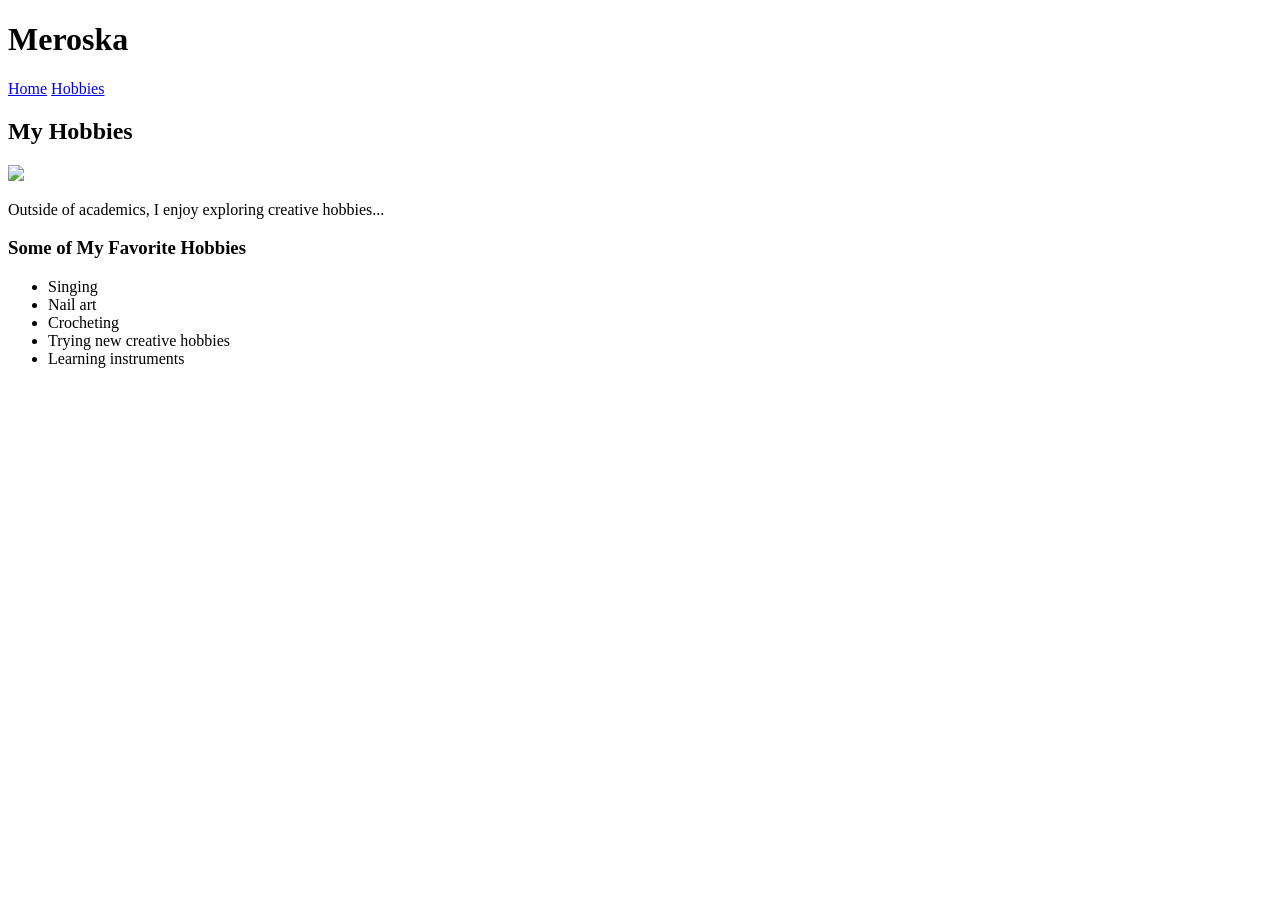
==== hobbies.html @ a88583a1 "Add files via upload" ====
<!DOCTYPE html>
<html>

<head>
<title>My Hobbies</title>
<link rel="stylesheet" href="styles.css">
</head>

<body>

<header>

<h1>Meroska</h1>

<nav>
<a href="index.html">Home</a>
<a href="hobbies.html">Hobbies</a>
</nav>

</header>


<h2>My Hobbies</h2>

<img src="images/singing.jpg" width="300">

<p>
Outside of academics, I enjoy exploring creative hobbies...
</p>


<h3>Some of My Favorite Hobbies</h3>

<ul>
<li>Singing</li>
<li>Nail art</li>
<li>Crocheting</li>
<li>Trying new creative hobbies</li>
<li>Learning instruments</li>
</ul>


</body>
</html>
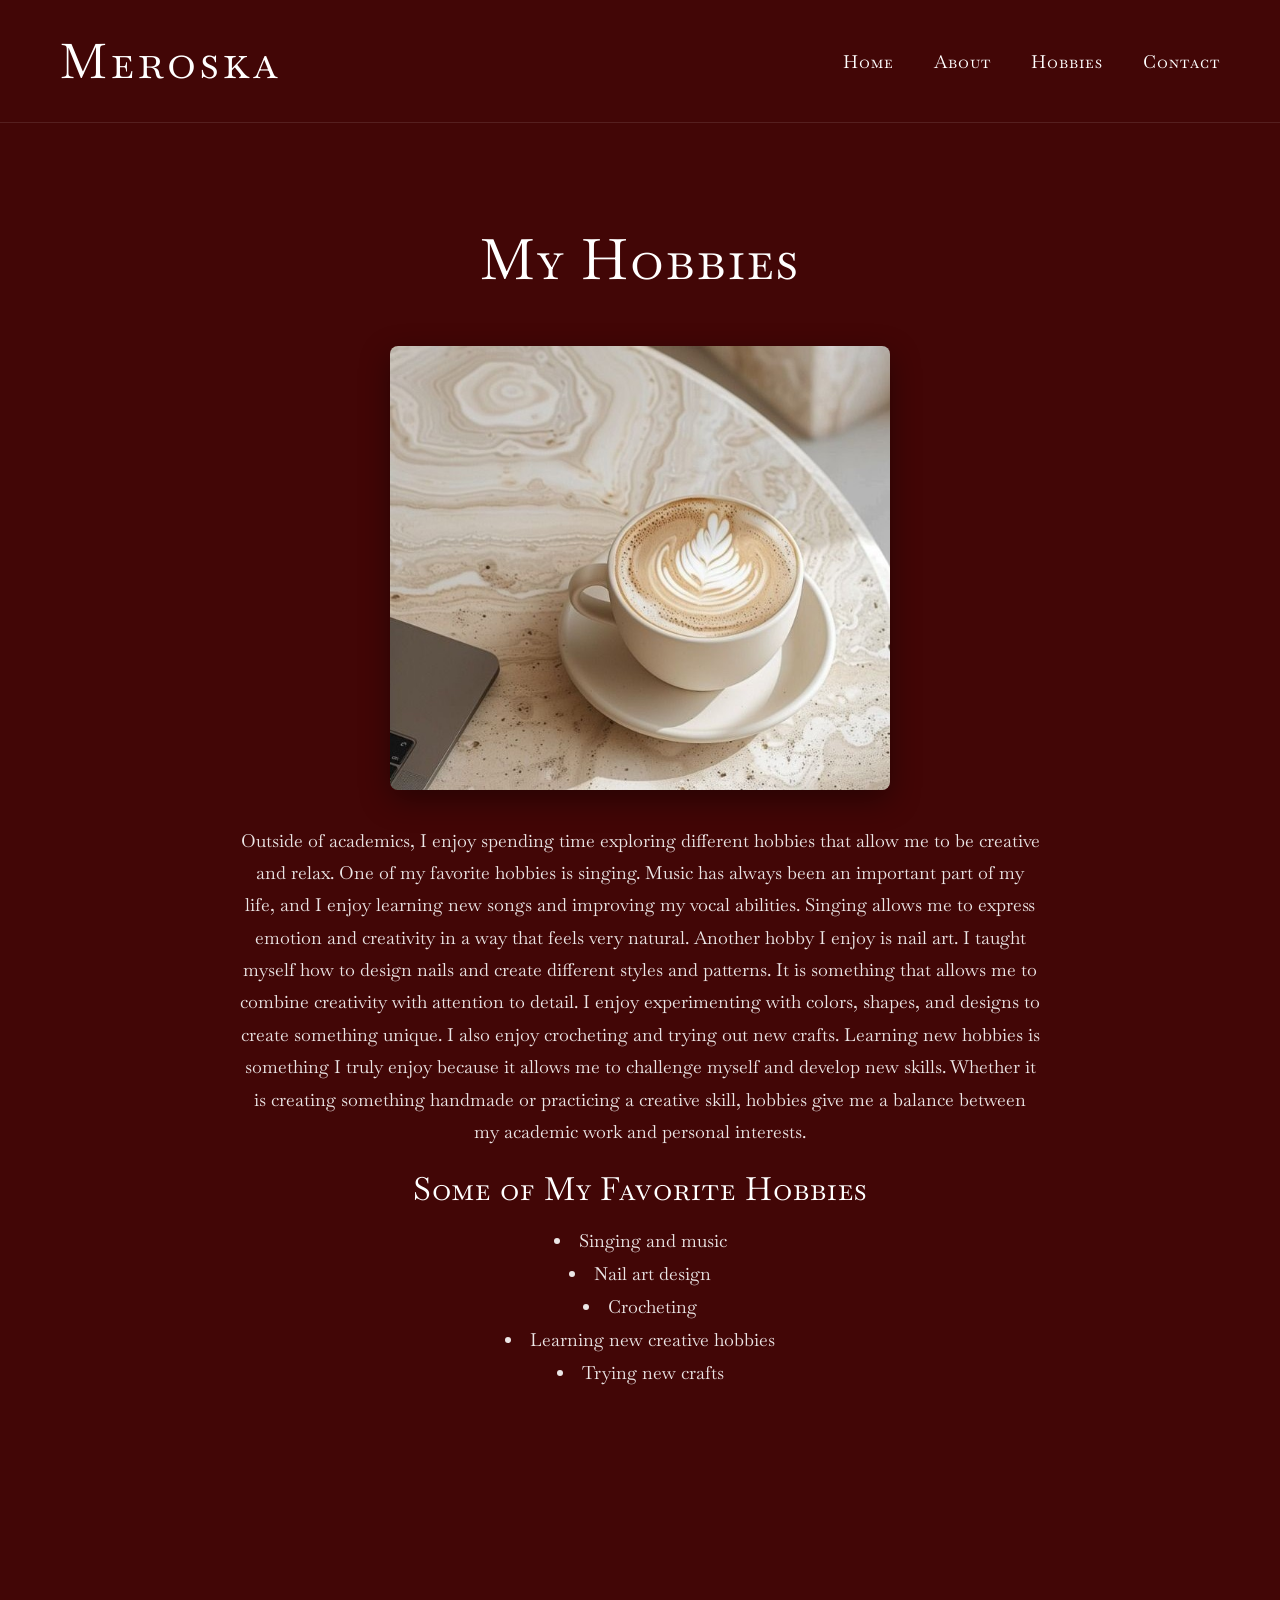
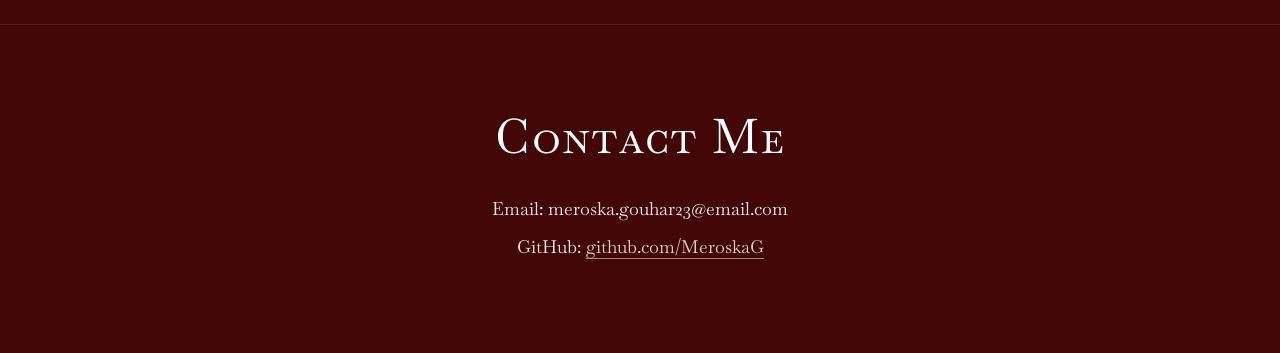
==== commit 4c0cd671: "added more stlying and fixed nav and footer" ====
--- a/hobbies.html
+++ b/hobbies.html
@@ -2,43 +2,71 @@
 <html>
 
 <head>
+
+    
 <title>My Hobbies</title>
-<link rel="stylesheet" href="styles.css">
+
+<link rel="stylesheet" href="style.css">
+
+<link href="https://fonts.googleapis.com/css2?family=Baskervville&family=Baskervville+SC&family=Bonheur+Royale&display=swap" rel="stylesheet">
+
 </head>
 
 <body>
 
 <header>
+    <h1>Meroska</h1>
 
-<h1>Meroska</h1>
+    <nav>
+      <a href="index.html">Home</a>
+      <a href="index.html#about">About</a>
+      <a href="hobbies.html">Hobbies</a>
+      <a href="#contact">Contact</a>
+    </nav>
+  </header>
 
-<nav>
-<a href="index.html">Home</a>
-<a href="hobbies.html">Hobbies</a>
-</nav>
 
-</header>
-
+<section class="hobbies">
 
 <h2>My Hobbies</h2>
 
-<img src="images/singing.jpg" width="300">
+<img src="images/coffee.jpg" class="hobby-img">
 
 <p>
-Outside of academics, I enjoy exploring creative hobbies...
+
+Outside of academics, I enjoy spending time exploring different hobbies that allow me to be creative and relax. One of my favorite hobbies is singing. Music has always been an important part of my life, and I enjoy learning new songs and improving my vocal abilities. Singing allows me to express emotion and creativity in a way that feels very natural.
+
+Another hobby I enjoy is nail art. I taught myself how to design nails and create different styles and patterns. It is something that allows me to combine creativity with attention to detail. I enjoy experimenting with colors, shapes, and designs to create something unique.
+
+I also enjoy crocheting and trying out new crafts. Learning new hobbies is something I truly enjoy because it allows me to challenge myself and develop new skills. Whether it is creating something handmade or practicing a creative skill, hobbies give me a balance between my academic work and personal interests.
+
 </p>
 
 
 <h3>Some of My Favorite Hobbies</h3>
 
 <ul>
-<li>Singing</li>
-<li>Nail art</li>
+
+<li>Singing and music</li>
+<li>Nail art design</li>
 <li>Crocheting</li>
-<li>Trying new creative hobbies</li>
-<li>Learning instruments</li>
+<li>Learning new creative hobbies</li>
+<li>Trying new crafts</li>
+
 </ul>
 
+</section>
+
+<footer id="contact">
+
+<h2>Contact Me</h2>
+
+<p>Email: meroska.gouhar23@email.com</p>
+
+<p>GitHub: <a href="https://github.com/MeroskaG">github.com/MeroskaG</a></p>
+
+</footer>
 
 </body>
+
 </html>
--- a/style.css
+++ b/style.css
@@ -0,0 +1,339 @@
+html {
+  scroll-behavior: smooth;
+}
+
+* {
+  margin: 0;
+  padding: 0;
+  box-sizing: border-box;
+}
+
+body {
+  background-color: #420606;
+  color: white;
+  font-family: "Baskervville", serif;
+  overflow-x: hidden;
+}
+
+/* ========== Header ========== */
+
+header {
+  display: flex;
+  justify-content: space-between;
+  align-items: center;
+  padding: 30px 60px;
+  background-color: #420606;
+  border-bottom: 1px solid rgba(255, 255, 255, 0.1);
+}
+
+header h1 {
+  font-family: "Baskervville SC", serif;
+  font-size: 48px;
+  letter-spacing: 4px;
+  font-weight: normal;
+}
+
+nav {
+  display: flex;
+  gap: 40px;
+}
+
+nav a {
+  font-family: "Baskervville SC", serif;
+  color: white;
+  text-decoration: none;
+  font-size: 18px;
+  letter-spacing: 1px;
+  transition: opacity 0.3s ease;
+}
+
+nav a:hover {
+  opacity: 0.7;
+}
+
+/* ========== Hero Section ========== */
+
+.hero {
+  position: relative;
+  height: 900px;
+  width: 100%;
+  display: flex;
+  align-items: center;
+  justify-content: center;
+  overflow: hidden;
+}
+
+/* Welcome Box */
+
+.welcome-box {
+  position: absolute;
+  left: 200px;
+  top: 120px;
+  background-color: #420606;
+  padding: 75px 100px;
+  z-index: 25;
+  text-align: center;
+  border: 1px solid rgba(255, 255, 255, 0.1);
+}
+
+.welcome-box h2 {
+  font-family: "Baskervville SC", serif;
+  font-size: 64px;
+  margin: 0;
+  letter-spacing: 2px;
+  font-weight: normal;
+}
+
+.welcome-box .subtitle {
+  font-family: "Bonheur Royale", cursive;
+  font-size: 56px;
+  margin: 15px 0;
+  color: rgba(255, 255, 255, 0.9);
+}
+
+/* ========== Collage Layout ========== */
+
+.collage {
+  position: absolute;
+  width: 100%;
+  height: 100%;
+  top: 0;
+  left: 0;
+}
+
+.collage img {
+  position: absolute;
+  border-radius: 6px;
+  box-shadow: 0 10px 30px rgba(0, 0, 0, 0.4);
+  object-fit: cover;
+}
+
+/* Image Positioning */
+
+.img-books {
+  width: 550px;
+  height: 600px;
+  left: -80px;
+  top: 50px;
+  z-index: 15;
+}
+
+.img-laptop {
+  width: 600px;
+  height: 600px;
+  left: 200px;
+  top: 350px;
+  z-index: 14;
+}
+
+.img-me {
+  width: 600px;
+  height: 700px;
+  left: 50%;
+  top: 80px;
+  transform: translateX(-50%);
+  z-index: 20;
+}
+
+.img-coffee {
+  width: 500px;
+  height: 500px;
+  right: -10px;
+  bottom: -5px;
+  z-index: 15;
+}
+
+.img-flowers {
+  width: 550px;
+  height: 600px;
+  right: 230px;
+  top: 30px;
+  z-index: 16;
+}
+
+/* ========== About Section ========== */
+
+.about {
+  padding: 100px 60px;
+  background-color: #420606;
+}
+
+.about h2 {
+  font-family: "Baskervville SC", serif;
+  font-size: 56px;
+  text-align: center;
+  margin-bottom: 40px;
+  letter-spacing: 2px;
+  font-weight: normal;
+}
+
+.about p {
+  max-width: 900px;
+  margin: auto;
+  line-height: 1.9;
+  font-size: 18px;
+  text-align: center;
+  color: rgba(255, 255, 255, 0.95);
+}
+
+/* ========== Contact Section ========== */
+
+#contact {
+  padding: 80px 60px;
+  text-align: center;
+  background-color: #420606;
+  border-top: 1px solid rgba(255, 255, 255, 0.1);
+}
+
+#contact h2 {
+  font-family: "Baskervville SC", serif;
+  font-size: 48px;
+  margin-bottom: 30px;
+  letter-spacing: 2px;
+  font-weight: normal;
+}
+
+#contact p {
+  font-size: 18px;
+  margin: 15px 0;
+  color: rgba(255, 255, 255, 0.9);
+}
+
+#contact a {
+  color: rgba(255, 255, 255, 0.8);
+  text-decoration: none;
+  border-bottom: 1px solid rgba(255, 255, 255, 0.5);
+  transition: all 0.3s ease;
+}
+
+#contact a:hover {
+  color: white;
+  border-bottom-color: white;
+}
+
+/* ========== Hobbies Page ========== */
+
+.hobbies {
+  padding: 100px 60px;
+  text-align: center;
+}
+
+.hobbies h2 {
+  font-family: "Baskervville SC", serif;
+  font-size: 56px;
+  margin-bottom: 50px;
+  letter-spacing: 2px;
+  font-weight: normal;
+}
+
+.hobby-item {
+  margin-bottom: 60px;
+}
+
+.hobby-img {
+  width: 100%;
+  max-width: 500px;
+  height: auto;
+  border-radius: 8px;
+  margin-bottom: 30px;
+  box-shadow: 0 10px 30px rgba(0, 0, 0, 0.4);
+}
+
+.hobbies h3 {
+  font-family: "Baskervville SC", serif;
+  font-size: 32px;
+  margin-bottom: 15px;
+  letter-spacing: 1px;
+  font-weight: normal;
+}
+
+.hobbies p {
+  max-width: 800px;
+  margin: 0 auto 20px;
+  line-height: 1.8;
+  font-size: 18px;
+  color: rgba(255, 255, 255, 0.9);
+}
+
+.hobbies ul {
+  max-width: 800px;
+  margin: 20px auto;
+  list-style-position: inside;
+  font-size: 18px;
+}
+
+.hobbies li {
+  margin: 10px 0;
+  color: rgba(255, 255, 255, 0.9);
+}
+
+/* ====== footer =====*/
+
+footer{
+margin-top:120px;
+padding:60px 20px;
+text-align:center;
+font-family:"Baskervville",serif;
+}
+
+footer h2{
+font-family:"Baskervville SC",serif;
+font-size:36px;
+margin-bottom:10px;
+}
+
+footer a{
+color:white;
+text-decoration:underline;
+}
+
+/* ========== Responsive Design ========== */
+
+@media (max-width: 768px) {
+  header {
+    flex-direction: column;
+    padding: 20px;
+    gap: 20px;
+  }
+
+  header h1 {
+    font-size: 36px;
+  }
+
+  nav {
+    gap: 20px;
+    font-size: 14px;
+  }
+
+  .hero {
+    height: 600px;
+  }
+
+  .welcome-box {
+    padding: 30px 40px;
+  }
+
+  .welcome-box h2 {
+    font-size: 40px;
+  }
+
+  .img-books,
+  .img-coffee,
+  .img-laptop,
+  .img-me {
+    width: 150px;
+    position: relative;
+    left: auto !important;
+    right: auto !important;
+    top: auto !important;
+  }
+
+  .about,
+  #contact {
+    padding: 60px 20px;
+  }
+
+  .about h2 {
+    font-size: 40px;
+  }
+}
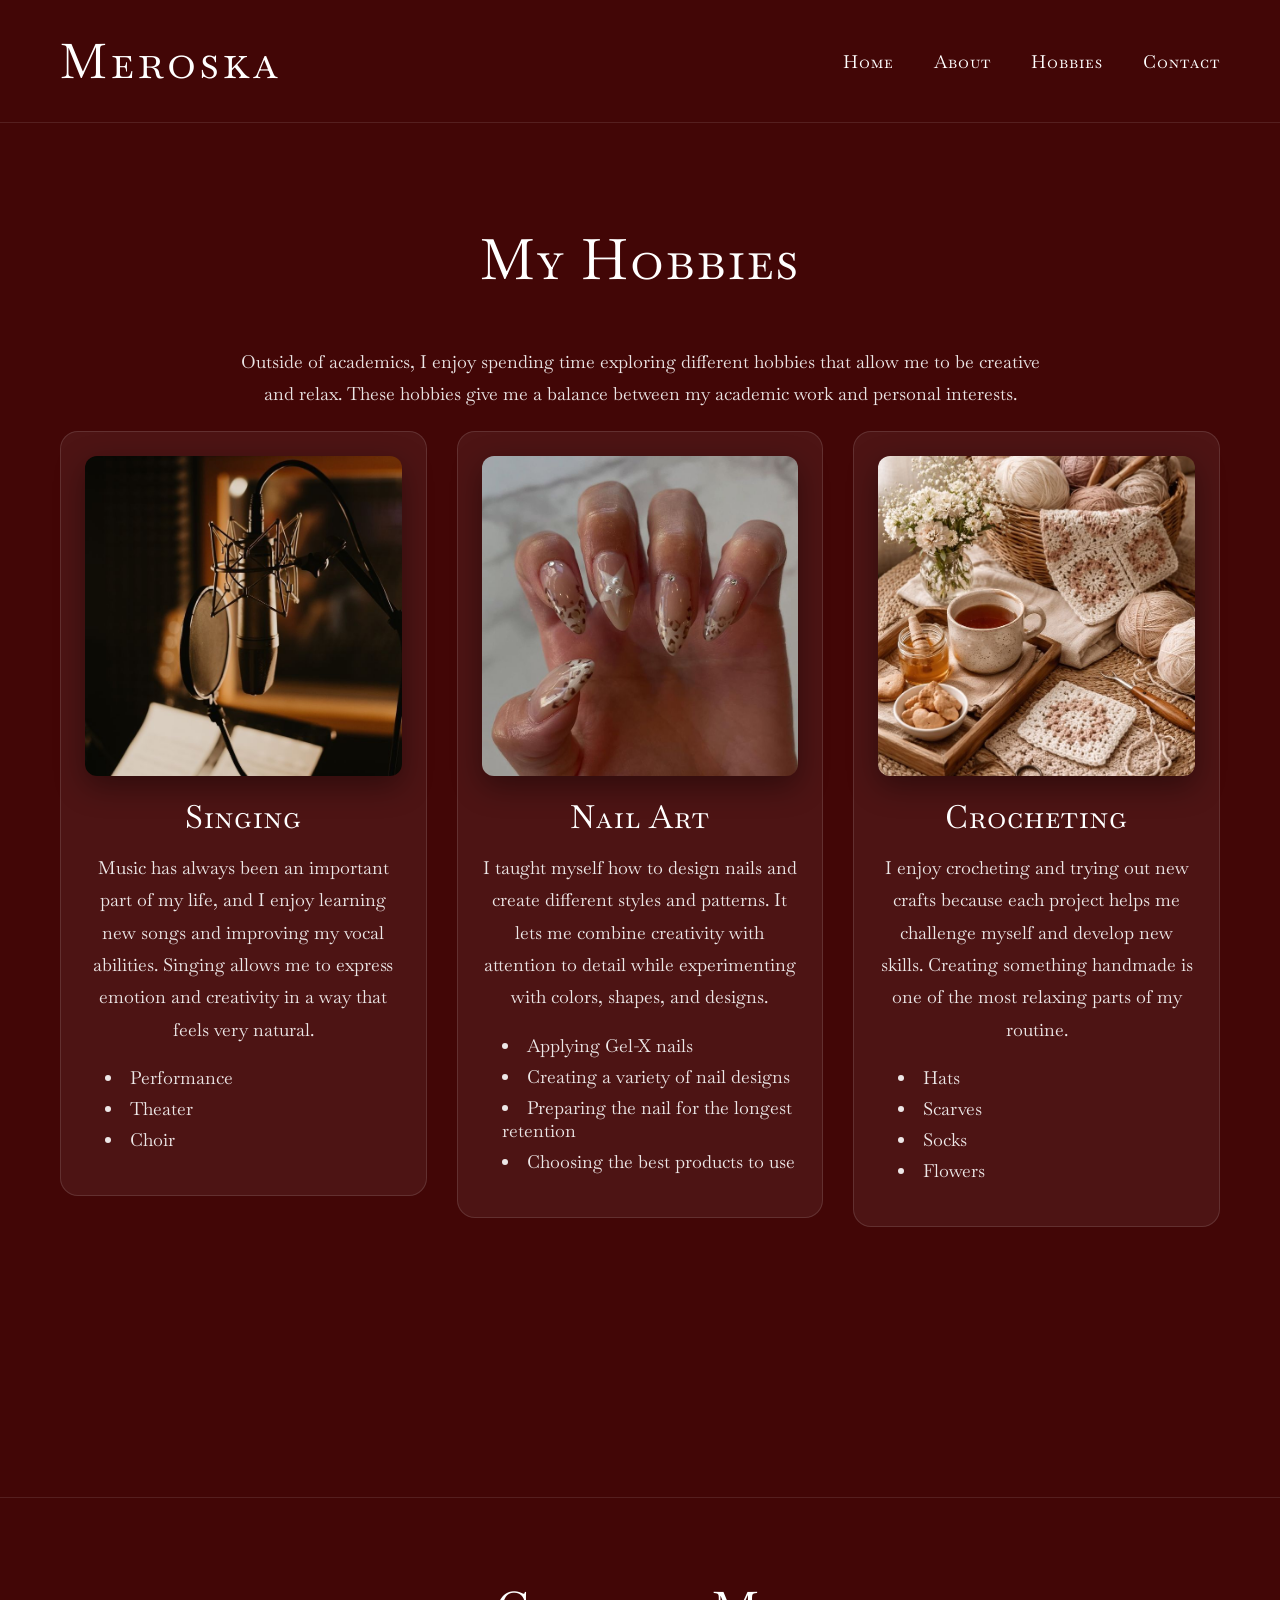
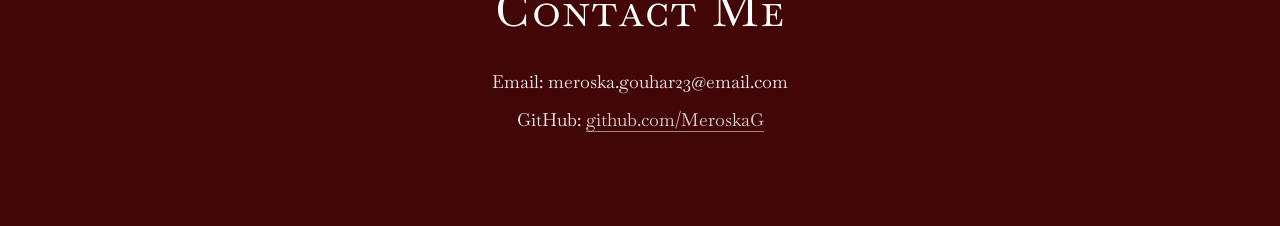
==== commit 18fcf77a: "updates hobby page hobby page updated" ====
--- a/hobbies.html
+++ b/hobbies.html
@@ -3,7 +3,8 @@
 
 <head>
 
-    
+<meta charset="UTF-8">
+<meta name="viewport" content="width=device-width, initial-scale=1.0">
 <title>My Hobbies</title>
 
 <link rel="stylesheet" href="style.css">
@@ -30,30 +31,54 @@
 
 <h2>My Hobbies</h2>
 
-<img src="images/coffee.jpg" class="hobby-img">
+<p class="hobbies-intro">
 
-<p>
-
-Outside of academics, I enjoy spending time exploring different hobbies that allow me to be creative and relax. One of my favorite hobbies is singing. Music has always been an important part of my life, and I enjoy learning new songs and improving my vocal abilities. Singing allows me to express emotion and creativity in a way that feels very natural.
-
-Another hobby I enjoy is nail art. I taught myself how to design nails and create different styles and patterns. It is something that allows me to combine creativity with attention to detail. I enjoy experimenting with colors, shapes, and designs to create something unique.
-
-I also enjoy crocheting and trying out new crafts. Learning new hobbies is something I truly enjoy because it allows me to challenge myself and develop new skills. Whether it is creating something handmade or practicing a creative skill, hobbies give me a balance between my academic work and personal interests.
+Outside of academics, I enjoy spending time exploring different hobbies that allow me to be creative and relax. These hobbies give me a balance between my academic work and personal interests.
 
 </p>
 
+<div class="hobby-grid">
+  <article class="hobby-item">
+    <img src="images/singing.jpg" alt="Meroska singing" class="hobby-img">
+    <h3>Singing</h3>
+    <p>
+      Music has always been an important part of my life, and I enjoy learning new songs and improving my vocal abilities. Singing allows me to express emotion and creativity in a way that feels very natural.
+    </p>
+    <ul class="hobby-detail-list">
+      <li>Performance</li>
+      <li>Theater</li>
+      <li>Choir</li>
+    </ul>
+  </article>
 
-<h3>Some of My Favorite Hobbies</h3>
+  <article class="hobby-item">
+    <img src="images/nails.jpg" alt="Nail art design" class="hobby-img">
+    <h3>Nail Art</h3>
+    <p>
+      I taught myself how to design nails and create different styles and patterns. It lets me combine creativity with attention to detail while experimenting with colors, shapes, and designs.
+    </p>
+    <ul class="hobby-detail-list">
+      <li>Applying Gel-X nails</li>
+      <li>Creating a variety of nail designs</li>
+      <li>Preparing the nail for the longest retention</li>
+      <li>Choosing the best products to use</li>
+    </ul>
+  </article>
 
-<ul>
-
-<li>Singing and music</li>
-<li>Nail art design</li>
-<li>Crocheting</li>
-<li>Learning new creative hobbies</li>
-<li>Trying new crafts</li>
-
-</ul>
+  <article class="hobby-item">
+    <img src="images/crochet.jpg" alt="Crochet project" class="hobby-img">
+    <h3>Crocheting</h3>
+    <p>
+      I enjoy crocheting and trying out new crafts because each project helps me challenge myself and develop new skills. Creating something handmade is one of the most relaxing parts of my routine.
+    </p>
+    <ul class="hobby-detail-list">
+      <li>Hats</li>
+      <li>Scarves</li>
+      <li>Socks</li>
+      <li>Flowers</li>
+    </ul>
+  </article>
+</div>
 
 </section>
 
--- a/style.css
+++ b/style.css
@@ -226,16 +226,34 @@
   font-weight: normal;
 }
 
+.hobbies-intro {
+  max-width: 800px;
+  margin: 0 auto 50px;
+}
+
+.hobby-grid {
+  display: grid;
+  grid-template-columns: repeat(3, minmax(0, 1fr));
+  gap: 30px;
+  max-width: 1200px;
+  margin: 0 auto 50px;
+  align-items: start;
+}
+
 .hobby-item {
-  margin-bottom: 60px;
+  background-color: rgba(255, 255, 255, 0.06);
+  padding: 24px;
+  border-radius: 18px;
+  border: 1px solid rgba(255, 255, 255, 0.12);
 }
 
 .hobby-img {
   width: 100%;
-  max-width: 500px;
-  height: auto;
-  border-radius: 8px;
-  margin-bottom: 30px;
+  height: 320px;
+  object-fit: cover;
+  display: block;
+  border-radius: 12px;
+  margin-bottom: 20px;
   box-shadow: 0 10px 30px rgba(0, 0, 0, 0.4);
 }
 
@@ -265,6 +283,17 @@
 .hobbies li {
   margin: 10px 0;
   color: rgba(255, 255, 255, 0.9);
+}
+
+.hobby-detail-list {
+  margin: 20px 0 0;
+  padding-left: 20px;
+  text-align: left;
+  list-style-position: outside;
+}
+
+.hobby-detail-list li {
+  margin: 8px 0;
 }
 
 /* ====== footer =====*/
@@ -329,11 +358,20 @@
   }
 
   .about,
-  #contact {
+  #contact,
+  .hobbies {
     padding: 60px 20px;
   }
 
   .about h2 {
     font-size: 40px;
   }
+
+  .hobby-grid {
+    grid-template-columns: 1fr;
+  }
+
+  .hobby-img {
+    height: auto;
+  }
 }
